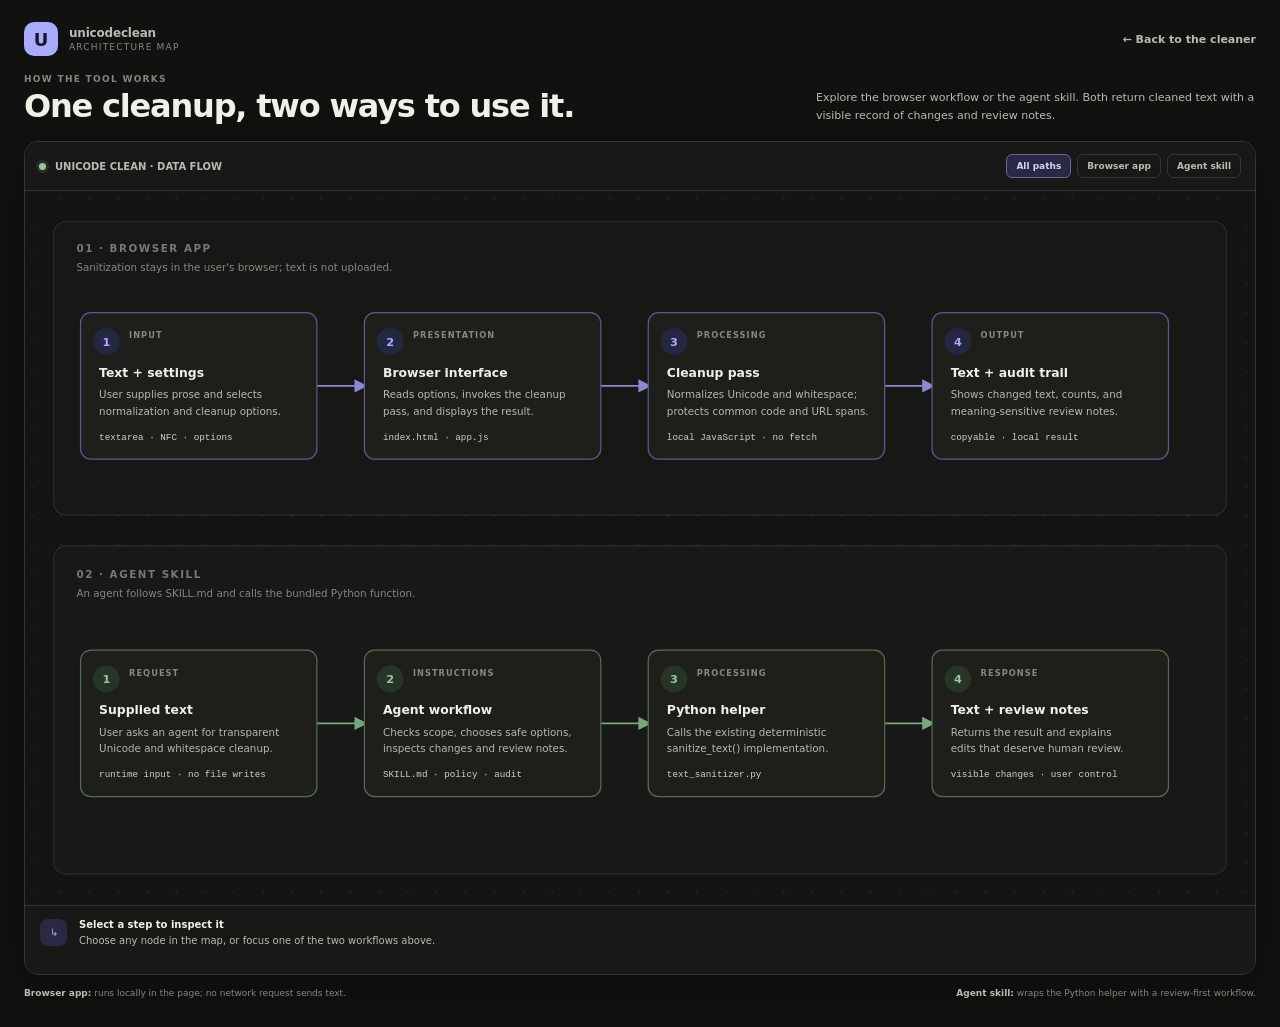
==== architecture-overview.html @ 1e37158d "Build dark Unicode Clean web app" ====
<!doctype html>
<html lang="en" data-theme="dark">
  <head>
    <meta charset="utf-8" />
    <meta name="viewport" content="width=device-width, initial-scale=1" />
    <meta name="theme-color" content="#11110f" />
    <meta name="description" content="An interactive map of the Unicode Clean browser app and agent skill." />
    <title>Unicode Clean — system architecture</title>
    <style>
      :root {
        color-scheme: dark;
        --page: #11110f;
        --panel: #191a17;
        --panel-raised: #20211d;
        --ink: #f1f0e8;
        --soft: #b9bab1;
        --muted: #85877f;
        --line: #34352f;
        --violet: #aaaaff;
        --violet-dim: #343454;
        --green: #9ac49a;
        --green-dim: #263527;
        --amber: #e4c27e;
        --amber-dim: #392f1e;
        --blue: #8ebce4;
        --blue-dim: #233648;
        font-family: Inter, ui-sans-serif, system-ui, -apple-system, BlinkMacSystemFont, "Segoe UI", sans-serif;
        font-synthesis: none;
        text-rendering: optimizeLegibility;
        -webkit-font-smoothing: antialiased;
      }
      * { box-sizing: border-box; }
      body { margin: 0; min-width: 320px; background: var(--page); color: var(--ink); }
      a { color: var(--soft); text-decoration: none; }
      a:hover { color: var(--violet); }
      button { font: inherit; color: inherit; }
      .page { width: min(1320px, calc(100% - 48px)); margin: 0 auto; padding: 22px 0 26px; }
      .topbar { display: flex; align-items: center; justify-content: space-between; gap: 20px; margin-bottom: 18px; }
      .brand { display: flex; align-items: center; gap: 11px; }
      .brand-mark { display: grid; place-items: center; width: 34px; height: 34px; border-radius: 10px; background: var(--violet); color: #181823; font-size: 18px; font-weight: 800; }
      .brand-copy { display: grid; gap: 2px; }
      .brand-copy strong { font-size: 12px; letter-spacing: -.2px; }
      .brand-copy span { color: var(--muted); font-size: 9px; letter-spacing: 1.2px; text-transform: uppercase; }
      .back-link { font-size: 11px; font-weight: 650; }
      .intro { display: flex; align-items: flex-end; justify-content: space-between; gap: 20px; margin-bottom: 17px; }
      .kicker { color: var(--muted); font-size: 9px; font-weight: 750; letter-spacing: 1.3px; text-transform: uppercase; }
      h1 { margin: 5px 0 0; font-size: clamp(23px, 3vw, 32px); letter-spacing: -1.2px; line-height: 1.1; }
      .intro p { max-width: 440px; margin: 0; color: var(--soft); font-size: 11px; line-height: 1.6; }
      .diagram-shell { overflow: hidden; border: 1px solid var(--line); border-radius: 14px; background: #141512; box-shadow: 0 16px 48px rgba(0, 0, 0, .24); }
      .diagram-toolbar { display: flex; align-items: center; justify-content: space-between; gap: 12px; padding: 12px 14px; border-bottom: 1px solid var(--line); background: #181916; }
      .toolbar-label { display: flex; align-items: center; gap: 9px; color: var(--soft); font-size: 10px; font-weight: 650; }
      .live-dot { width: 7px; height: 7px; border-radius: 50%; background: var(--green); box-shadow: 0 0 0 3px rgba(154, 196, 154, .12); }
      .filters { display: flex; flex-wrap: wrap; gap: 6px; }
      .filter { padding: 6px 9px; border: 1px solid var(--line); border-radius: 6px; background: transparent; color: var(--soft); cursor: pointer; font-size: 9px; font-weight: 650; }
      .filter:hover, .filter[aria-pressed="true"] { border-color: #67679d; background: #292943; color: #d2d2ff; }
      .svg-wrap { overflow: auto; padding: 6px; scrollbar-color: #4a4b44 transparent; }
      svg { display: block; width: 100%; min-width: 840px; height: auto; }
      .lane-bg { fill: #171815; stroke: #2f302a; stroke-width: 1; }
      .lane-bg.agent { fill: #171817; }
      .lane-label { fill: #777a73; font: 700 10px Inter, system-ui, sans-serif; letter-spacing: 1.5px; }
      .lane-subtitle { fill: #85877f; font: 10px Inter, system-ui, sans-serif; }
      .connector { fill: none; stroke: #62645d; stroke-width: 1.6; marker-end: url(#arrow); }
      .connector.browser { stroke: #8989d2; marker-end: url(#arrow-violet); }
      .connector.agent { stroke: #78a77d; marker-end: url(#arrow-green); }
      .node { cursor: pointer; outline: none; transition: opacity .16s ease; }
      .node rect { fill: #1e1f1b; stroke: #44453e; stroke-width: 1.2; transition: stroke .16s ease, fill .16s ease; }
      .node.browser rect { stroke: #595990; }
      .node.agent rect { stroke: #536b53; }
      .node:hover rect, .node:focus rect, .node.selected rect { fill: #25251f; stroke: var(--violet); stroke-width: 2; }
      .node.agent:hover rect, .node.agent:focus rect, .node.agent.selected rect { stroke: var(--green); }
      .node-title { fill: var(--ink); font: 650 12px Inter, system-ui, sans-serif; }
      .node-kicker { fill: var(--muted); font: 700 8px Inter, system-ui, sans-serif; letter-spacing: 1px; }
      .node-copy { fill: #b7b8ae; font: 10px Inter, system-ui, sans-serif; }
      .node-tag { fill: #d1d0c8; font: 9px ui-monospace, SFMono-Regular, Consolas, monospace; }
      .node-icon { fill: #252641; }
      .node.agent .node-icon { fill: #263527; }
      .icon-letter { fill: var(--violet); font: 700 11px Inter, system-ui, sans-serif; text-anchor: middle; dominant-baseline: central; }
      .node.agent .icon-letter { fill: var(--green); }
      .lane { transition: opacity .18s ease; }
      .lane.is-muted, .node.is-muted { opacity: .22; }
      .detail-panel { display: flex; align-items: flex-start; gap: 12px; min-height: 69px; padding: 13px 15px; border-top: 1px solid var(--line); background: #181916; }
      .detail-index { display: grid; flex: 0 0 27px; place-items: center; width: 27px; height: 27px; border-radius: 8px; background: #292943; color: var(--violet); font: 700 10px ui-monospace, monospace; }
      .detail-copy { display: grid; gap: 3px; }
      .detail-copy strong { font-size: 10px; }
      .detail-copy p { margin: 0; color: var(--soft); font-size: 10px; line-height: 1.55; }
      .footnote { display: flex; justify-content: space-between; gap: 12px; margin-top: 12px; color: var(--muted); font-size: 9px; line-height: 1.5; }
      .footnote strong { color: var(--soft); font-weight: 650; }
      html[data-embed="true"] .page { width: 100%; padding: 0; }
      html[data-embed="true"] .topbar, html[data-embed="true"] .intro, html[data-embed="true"] .footnote { display: none; }
      html[data-embed="true"] .diagram-shell { border: 0; border-radius: 0; box-shadow: none; }
      html[data-embed="true"] .diagram-toolbar { padding: 9px 12px; }
      html[data-embed="true"] .svg-wrap { padding: 4px; }
      html[data-embed="true"] svg { min-width: 760px; }
      html[data-embed="true"] .detail-panel { min-height: 62px; padding: 10px 12px; }
      @media (max-width: 640px) {
        .page { width: min(100% - 24px, 1320px); padding-top: 13px; }
        .intro { align-items: flex-start; flex-direction: column; gap: 8px; }
        .intro p { max-width: none; }
        .diagram-toolbar { align-items: flex-start; flex-direction: column; }
        .filters { width: 100%; }
        .filter { flex: 1; }
        .footnote { flex-direction: column; }
      }
      @media (prefers-reduced-motion: reduce) { *, *::before, *::after { scroll-behavior: auto !important; transition-duration: .01ms !important; } }
    </style>
  </head>
  <body>
    <main class="page">
      <header class="topbar">
        <a class="brand" href="/" aria-label="Unicode Clean home">
          <span class="brand-mark" aria-hidden="true">U</span>
          <span class="brand-copy"><strong>unicodeclean</strong><span>Architecture map</span></span>
        </a>
        <a class="back-link" href="/">← Back to the cleaner</a>
      </header>

      <section class="intro" aria-labelledby="page-title">
        <div>
          <div class="kicker">HOW THE TOOL WORKS</div>
          <h1 id="page-title">One cleanup, two ways to use it.</h1>
        </div>
        <p>Explore the browser workflow or the agent skill. Both return cleaned text with a visible record of changes and review notes.</p>
      </section>

      <section class="diagram-shell" aria-label="Interactive architecture diagram">
        <div class="diagram-toolbar">
          <div class="toolbar-label"><span class="live-dot"></span><span>UNICODE CLEAN · DATA FLOW</span></div>
          <div class="filters" role="group" aria-label="Focus a workflow">
            <button class="filter" type="button" data-focus="all" aria-pressed="true">All paths</button>
            <button class="filter" type="button" data-focus="browser" aria-pressed="false">Browser app</button>
            <button class="filter" type="button" data-focus="agent" aria-pressed="false">Agent skill</button>
          </div>
        </div>

        <div class="svg-wrap">
          <svg viewBox="0 0 1180 680" role="img" aria-labelledby="diagram-title diagram-desc">
            <title id="diagram-title">Unicode Clean browser and agent workflows</title>
            <desc id="diagram-desc">Two local workflows clean supplied text, preserve common protected spans, and return an audit trail with review notes.</desc>
            <defs>
              <pattern id="grid" width="28" height="28" patternUnits="userSpaceOnUse"><circle cx="1" cy="1" r="1" fill="#30312c" opacity=".55" /></pattern>
              <marker id="arrow" markerWidth="8" markerHeight="8" refX="6" refY="4" orient="auto"><path d="M0,0 L8,4 L0,8 z" fill="#777970" /></marker>
              <marker id="arrow-violet" markerWidth="8" markerHeight="8" refX="6" refY="4" orient="auto"><path d="M0,0 L8,4 L0,8 z" fill="#8989d2" /></marker>
              <marker id="arrow-green" markerWidth="8" markerHeight="8" refX="6" refY="4" orient="auto"><path d="M0,0 L8,4 L0,8 z" fill="#78a77d" /></marker>
            </defs>
            <rect width="1180" height="680" rx="9" fill="#141512" />
            <rect width="1180" height="680" rx="9" fill="url(#grid)" />

            <g class="lane" data-lane="browser">
              <rect class="lane-bg" x="22" y="24" width="1136" height="284" rx="12" />
              <text class="lane-label" x="44" y="53">01 · BROWSER APP</text>
              <text class="lane-subtitle" x="44" y="72">Sanitization stays in the user's browser; text is not uploaded.</text>
              <path class="connector browser" d="M277 183 H323" />
              <path class="connector browser" d="M552 183 H598" />
              <path class="connector browser" d="M827 183 H873" />

              <g class="node browser" data-node="browser-input" tabindex="0" role="button" aria-label="User text and cleanup options">
                <rect x="48" y="112" width="229" height="142" rx="10" />
                <circle class="node-icon" cx="73" cy="140" r="13" /><text class="icon-letter" x="73" y="140">1</text>
                <text class="node-kicker" x="95" y="137">INPUT</text>
                <text class="node-title" x="66" y="174">Text + settings</text>
                <text class="node-copy" x="66" y="195">User supplies prose and selects</text>
                <text class="node-copy" x="66" y="211">normalization and cleanup options.</text>
                <text class="node-tag" x="66" y="235">textarea · NFC · options</text>
              </g>

              <g class="node browser" data-node="browser-ui" tabindex="0" role="button" aria-label="Unicode Clean browser interface">
                <rect x="323" y="112" width="229" height="142" rx="10" />
                <circle class="node-icon" cx="348" cy="140" r="13" /><text class="icon-letter" x="348" y="140">2</text>
                <text class="node-kicker" x="370" y="137">PRESENTATION</text>
                <text class="node-title" x="341" y="174">Browser interface</text>
                <text class="node-copy" x="341" y="195">Reads options, invokes the cleanup</text>
                <text class="node-copy" x="341" y="211">pass, and displays the result.</text>
                <text class="node-tag" x="341" y="235">index.html · app.js</text>
              </g>

              <g class="node browser" data-node="browser-pass" tabindex="0" role="button" aria-label="Browser cleanup pass">
                <rect x="598" y="112" width="229" height="142" rx="10" />
                <circle class="node-icon" cx="623" cy="140" r="13" /><text class="icon-letter" x="623" y="140">3</text>
                <text class="node-kicker" x="645" y="137">PROCESSING</text>
                <text class="node-title" x="616" y="174">Cleanup pass</text>
                <text class="node-copy" x="616" y="195">Normalizes Unicode and whitespace;</text>
                <text class="node-copy" x="616" y="211">protects common code and URL spans.</text>
                <text class="node-tag" x="616" y="235">local JavaScript · no fetch</text>
              </g>

              <g class="node browser" data-node="browser-report" tabindex="0" role="button" aria-label="Cleaned text and change report">
                <rect x="873" y="112" width="229" height="142" rx="10" />
                <circle class="node-icon" cx="898" cy="140" r="13" /><text class="icon-letter" x="898" y="140">4</text>
                <text class="node-kicker" x="920" y="137">OUTPUT</text>
                <text class="node-title" x="891" y="174">Text + audit trail</text>
                <text class="node-copy" x="891" y="195">Shows changed text, counts, and</text>
                <text class="node-copy" x="891" y="211">meaning-sensitive review notes.</text>
                <text class="node-tag" x="891" y="235">copyable · local result</text>
              </g>
            </g>

            <g class="lane" data-lane="agent">
              <rect class="lane-bg agent" x="22" y="338" width="1136" height="318" rx="12" />
              <text class="lane-label" x="44" y="369">02 · AGENT SKILL</text>
              <text class="lane-subtitle" x="44" y="388">An agent follows SKILL.md and calls the bundled Python function.</text>
              <path class="connector agent" d="M277 510 H323" />
              <path class="connector agent" d="M552 510 H598" />
              <path class="connector agent" d="M827 510 H873" />

              <g class="node agent" data-node="agent-request" tabindex="0" role="button" aria-label="User requests text cleanup from an agent">
                <rect x="48" y="439" width="229" height="142" rx="10" />
                <circle class="node-icon" cx="73" cy="467" r="13" /><text class="icon-letter" x="73" y="467">1</text>
                <text class="node-kicker" x="95" y="464">REQUEST</text>
                <text class="node-title" x="66" y="501">Supplied text</text>
                <text class="node-copy" x="66" y="522">User asks an agent for transparent</text>
                <text class="node-copy" x="66" y="538">Unicode and whitespace cleanup.</text>
                <text class="node-tag" x="66" y="562">runtime input · no file writes</text>
              </g>

              <g class="node agent" data-node="agent-skill" tabindex="0" role="button" aria-label="Unicode Clean skill instructions">
                <rect x="323" y="439" width="229" height="142" rx="10" />
                <circle class="node-icon" cx="348" cy="467" r="13" /><text class="icon-letter" x="348" y="467">2</text>
                <text class="node-kicker" x="370" y="464">INSTRUCTIONS</text>
                <text class="node-title" x="341" y="501">Agent workflow</text>
                <text class="node-copy" x="341" y="522">Checks scope, chooses safe options,</text>
                <text class="node-copy" x="341" y="538">inspects changes and review notes.</text>
                <text class="node-tag" x="341" y="562">SKILL.md · policy · audit</text>
              </g>

              <g class="node agent" data-node="python-core" tabindex="0" role="button" aria-label="Python text sanitizer function">
                <rect x="598" y="439" width="229" height="142" rx="10" />
                <circle class="node-icon" cx="623" cy="467" r="13" /><text class="icon-letter" x="623" y="467">3</text>
                <text class="node-kicker" x="645" y="464">PROCESSING</text>
                <text class="node-title" x="616" y="501">Python helper</text>
                <text class="node-copy" x="616" y="522">Calls the existing deterministic</text>
                <text class="node-copy" x="616" y="538">sanitize_text() implementation.</text>
                <text class="node-tag" x="616" y="562">text_sanitizer.py</text>
              </g>

              <g class="node agent" data-node="agent-result" tabindex="0" role="button" aria-label="Agent returns cleaned text and review notes">
                <rect x="873" y="439" width="229" height="142" rx="10" />
                <circle class="node-icon" cx="898" cy="467" r="13" /><text class="icon-letter" x="898" y="467">4</text>
                <text class="node-kicker" x="920" y="464">RESPONSE</text>
                <text class="node-title" x="891" y="501">Text + review notes</text>
                <text class="node-copy" x="891" y="522">Returns the result and explains</text>
                <text class="node-copy" x="891" y="538">edits that deserve human review.</text>
                <text class="node-tag" x="891" y="562">visible changes · user control</text>
              </g>
            </g>
          </svg>
        </div>
        <div class="detail-panel" aria-live="polite">
          <span class="detail-index" id="detail-index">↳</span>
          <div class="detail-copy">
            <strong id="detail-title">Select a step to inspect it</strong>
            <p id="detail-description">Choose any node in the map, or focus one of the two workflows above.</p>
          </div>
        </div>
      </section>

      <div class="footnote">
        <span><strong>Browser app:</strong> runs locally in the page; no network request sends text.</span>
        <span><strong>Agent skill:</strong> wraps the Python helper with a review-first workflow.</span>
      </div>
    </main>

    <script>
      (function () {
        var params = new URLSearchParams(window.location.search);
        if (params.get('embed') === '1') document.documentElement.setAttribute('data-embed', 'true');

        var details = {
          'browser-input': ['01', 'Text and settings', 'The user enters text and selects cleanup options such as normalization, paired em dashes, zero-width-space behavior, and bidirectional-control handling.'],
          'browser-ui': ['02', 'Browser interface', 'The interface collects the selected options, passes the text to the browser cleanup code, and renders the result and report.'],
          'browser-pass': ['03', 'Browser cleanup pass', 'The JavaScript pass runs in the page. It keeps common Markdown code and URL spans protected and does not upload text.'],
          'browser-report': ['04', 'Text and audit trail', 'The user receives cleaned text, counts of edits, and review notes for potentially meaning-sensitive changes.'],
          'agent-request': ['01', 'Supplied text', 'The agent works only with the text or document content included in the user’s request and the scope the user authorized.'],
          'agent-skill': ['02', 'Agent workflow', 'SKILL.md tells the agent to read the function’s options, preserve meaning by default, inspect the result, and report changes clearly.'],
          'python-core': ['03', 'Python helper', 'The skill calls sanitize_text() from text_sanitizer.py. The helper is deterministic, dependency-free, and does not read or write files.'],
          'agent-result': ['04', 'Text and review notes', 'The agent returns the result with change counts and any review notes, leaving the user in control of whether to save or apply it.']
        };

        var nodes = Array.prototype.slice.call(document.querySelectorAll('[data-node]'));
        var lanes = Array.prototype.slice.call(document.querySelectorAll('[data-lane]'));
        var filters = Array.prototype.slice.call(document.querySelectorAll('[data-focus]'));
        var title = document.getElementById('detail-title');
        var description = document.getElementById('detail-description');
        var index = document.getElementById('detail-index');

        function selectNode(node) {
          var id = node.getAttribute('data-node');
          var content = details[id];
          nodes.forEach(function (item) { item.classList.toggle('selected', item === node); });
          index.textContent = content[0];
          title.textContent = content[1];
          description.textContent = content[2];
        }

        nodes.forEach(function (node) {
          node.addEventListener('click', function () { selectNode(node); });
          node.addEventListener('keydown', function (event) {
            if (event.key === 'Enter' || event.key === ' ') {
              event.preventDefault();
              selectNode(node);
            }
          });
        });

        filters.forEach(function (filter) {
          filter.addEventListener('click', function () {
            var focus = filter.getAttribute('data-focus');
            filters.forEach(function (item) { item.setAttribute('aria-pressed', String(item === filter)); });
            lanes.forEach(function (lane) {
              lane.classList.toggle('is-muted', focus !== 'all' && lane.getAttribute('data-lane') !== focus);
            });
          });
        });
      })();
    </script>
  </body>
</html>
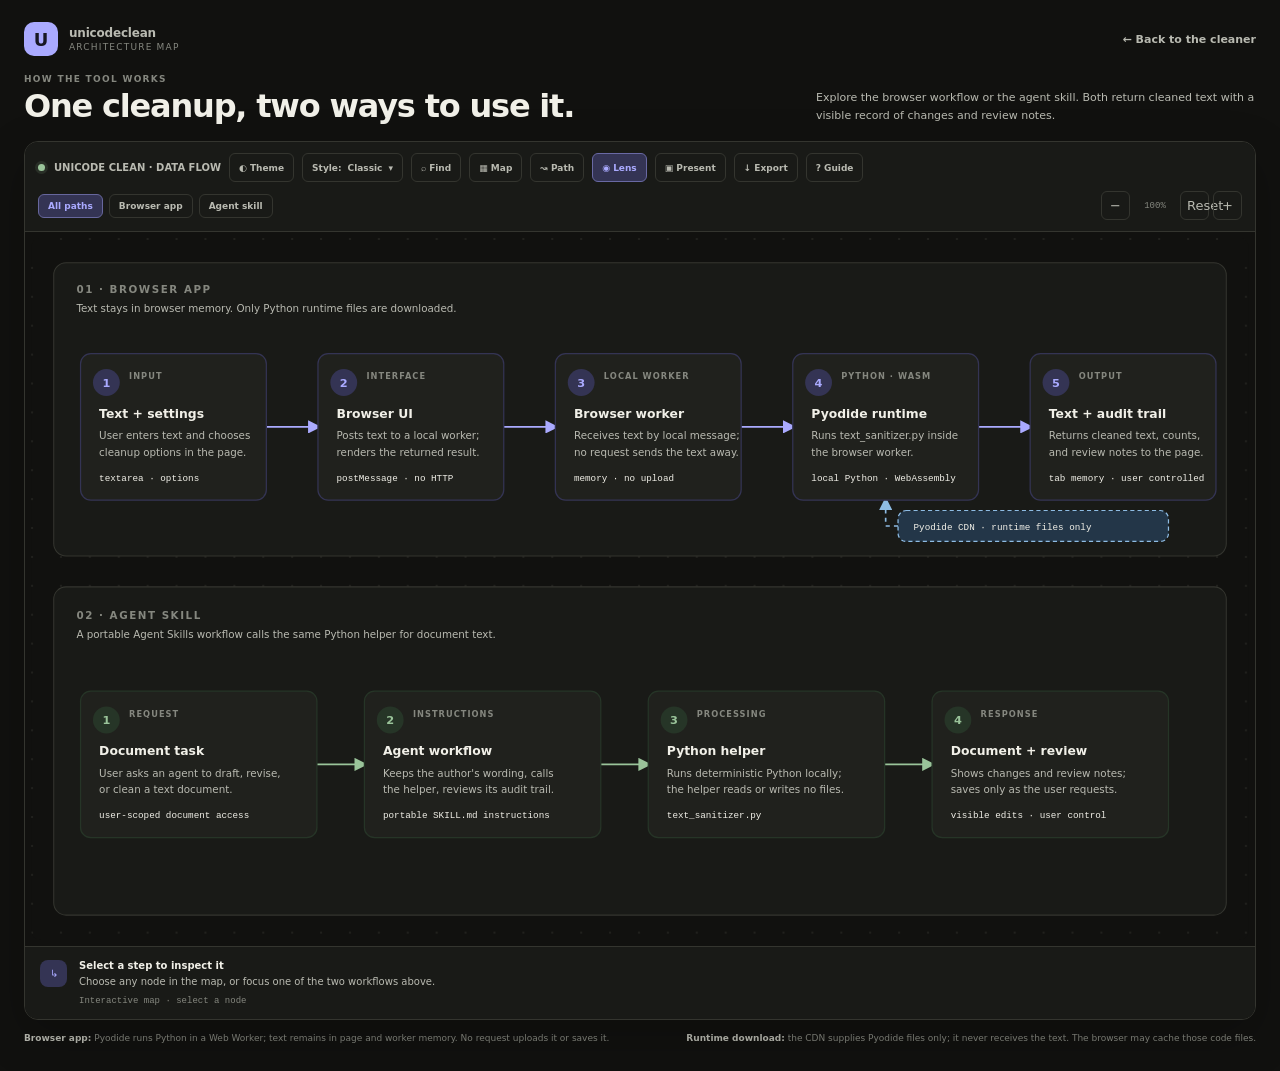
==== commit 8e7052cc: "Make Unicode Clean a skill-first browser app" ====
--- a/architecture-overview.html
+++ b/architecture-overview.html
@@ -1,5 +1,5 @@
 <!doctype html>
-<html lang="en" data-theme="dark">
+    <html lang="en" data-theme="dark" data-preset="classic">
   <head>
     <meta charset="utf-8" />
     <meta name="viewport" content="width=device-width, initial-scale=1" />
@@ -29,6 +29,16 @@
         text-rendering: optimizeLegibility;
         -webkit-font-smoothing: antialiased;
       }
+      :root[data-theme="light"] {
+        color-scheme: light;
+        --page: #f0f0ec; --panel: #fbfbf8; --panel-raised: #f3f3ef;
+        --ink: #20211e; --soft: #55574f; --muted: #777970; --line: #d8d9d2;
+        --violet: #5757bd; --violet-dim: #e4e4fb; --green: #407a46; --green-dim: #e4efe4;
+        --amber: #8e661f; --amber-dim: #f3ead8; --blue: #3d719c; --blue-dim: #e3edf4;
+      }
+      :root[data-preset="signal-flow"] { --violet: #69d9ff; --violet-dim: #173544; --green: #98e88e; --green-dim: #1e3827; --blue: #83a9ff; --blue-dim: #1f2b49; }
+      :root[data-preset="blueprint"] { --page: #071522; --panel: #0b1e30; --panel-raised: #10273b; --ink: #e1f0ff; --soft: #a4c6e6; --muted: #7894ad; --line: #1d4562; --violet: #63caff; --violet-dim: #102d44; --green: #74e2c2; --green-dim: #10342e; --blue: #82bcff; --blue-dim: #102b45; }
+      :root[data-preset="editorial"] { --page: #171315; --panel: #211b1e; --panel-raised: #2a2225; --ink: #f3e9e7; --soft: #cfbdb9; --muted: #9d8582; --line: #493638; --violet: #f3a7c4; --violet-dim: #412634; --green: #b2d69a; --green-dim: #2d3927; --blue: #a6c4df; --blue-dim: #26333f; }
       * { box-sizing: border-box; }
       body { margin: 0; min-width: 320px; background: var(--page); color: var(--ink); }
       a { color: var(--soft); text-decoration: none; }
@@ -46,43 +56,96 @@
       .kicker { color: var(--muted); font-size: 9px; font-weight: 750; letter-spacing: 1.3px; text-transform: uppercase; }
       h1 { margin: 5px 0 0; font-size: clamp(23px, 3vw, 32px); letter-spacing: -1.2px; line-height: 1.1; }
       .intro p { max-width: 440px; margin: 0; color: var(--soft); font-size: 11px; line-height: 1.6; }
-      .diagram-shell { overflow: hidden; border: 1px solid var(--line); border-radius: 14px; background: #141512; box-shadow: 0 16px 48px rgba(0, 0, 0, .24); }
-      .diagram-toolbar { display: flex; align-items: center; justify-content: space-between; gap: 12px; padding: 12px 14px; border-bottom: 1px solid var(--line); background: #181916; }
+      .diagram-shell { position: relative; overflow: hidden; border: 1px solid var(--line); border-radius: 14px; background: var(--page); box-shadow: 0 16px 48px rgba(0, 0, 0, .24); }
+      .diagram-toolbar { display: grid; gap: 9px; padding: 11px 13px; border-bottom: 1px solid var(--line); background: var(--panel); }
+      .toolbar-row, .toolbar-actions, .toolbar-identity { display: flex; align-items: center; gap: 8px; }
+      .toolbar-row { justify-content: space-between; }
+      .toolbar-actions { flex-wrap: wrap; }
       .toolbar-label { display: flex; align-items: center; gap: 9px; color: var(--soft); font-size: 10px; font-weight: 650; }
+      .toolbar-button { display: inline-flex; align-items: center; gap: 6px; min-height: 29px; padding: 0 9px; border: 1px solid var(--line); border-radius: 6px; background: transparent; color: var(--soft); cursor: pointer; font-size: 9px; font-weight: 650; transition: border-color .15s ease, background .15s ease, color .15s ease; }
+      .toolbar-button:hover, .toolbar-button[aria-pressed="true"] { border-color: #6969a4; background: var(--violet-dim); color: var(--violet); }
+      .toolbar-button:focus-visible, .filter:focus-visible, .preset-option:focus-visible, .map-node:focus-visible, .finder-result:focus-visible, .zoom-button:focus-visible, .guide-close:focus-visible { outline: 2px solid var(--violet); outline-offset: 2px; }
+      .menu-wrap { position: relative; }
+      .popover { position: absolute; z-index: 8; top: calc(100% + 7px); left: 0; display: grid; min-width: 200px; padding: 6px; border: 1px solid var(--line); border-radius: 9px; background: var(--panel); box-shadow: 0 14px 32px rgba(0, 0, 0, .36); }
+      .popover[hidden] { display: none; }
+      .preset-option, .finder-result, .map-node { display: flex; align-items: center; gap: 9px; width: 100%; padding: 9px; border: 0; border-radius: 6px; background: transparent; color: var(--soft); cursor: pointer; text-align: left; font: inherit; font-size: 10px; }
+      .preset-option:hover, .finder-result:hover, .map-node:hover { background: var(--panel-raised); color: var(--ink); }
+      .preset-swatch { width: 9px; height: 9px; border-radius: 3px; background: var(--violet); box-shadow: 0 0 0 3px var(--violet-dim); }
+      .zoom-group { display: flex; align-items: center; gap: 4px; margin-left: auto; }
+      .zoom-button { display: grid; place-items: center; width: 29px; height: 29px; border: 1px solid var(--line); border-radius: 6px; background: transparent; color: var(--soft); cursor: pointer; font-size: 13px; }
+      .zoom-button:hover { background: var(--panel-raised); color: var(--ink); }
+      .zoom-value { min-width: 42px; color: var(--muted); text-align: center; font: 9px ui-monospace, SFMono-Regular, Consolas, monospace; }
       .live-dot { width: 7px; height: 7px; border-radius: 50%; background: var(--green); box-shadow: 0 0 0 3px rgba(154, 196, 154, .12); }
       .filters { display: flex; flex-wrap: wrap; gap: 6px; }
       .filter { padding: 6px 9px; border: 1px solid var(--line); border-radius: 6px; background: transparent; color: var(--soft); cursor: pointer; font-size: 9px; font-weight: 650; }
-      .filter:hover, .filter[aria-pressed="true"] { border-color: #67679d; background: #292943; color: #d2d2ff; }
-      .svg-wrap { overflow: auto; padding: 6px; scrollbar-color: #4a4b44 transparent; }
+      .filter:hover, .filter[aria-pressed="true"] { border-color: #67679d; background: var(--violet-dim); color: var(--violet); }
+      .svg-wrap { position: relative; overflow: auto; padding: 6px; scrollbar-color: #4a4b44 transparent; cursor: grab; }
+      .svg-wrap.dragging { cursor: grabbing; }
       svg { display: block; width: 100%; min-width: 840px; height: auto; }
-      .lane-bg { fill: #171815; stroke: #2f302a; stroke-width: 1; }
-      .lane-bg.agent { fill: #171817; }
-      .lane-label { fill: #777a73; font: 700 10px Inter, system-ui, sans-serif; letter-spacing: 1.5px; }
-      .lane-subtitle { fill: #85877f; font: 10px Inter, system-ui, sans-serif; }
-      .connector { fill: none; stroke: #62645d; stroke-width: 1.6; marker-end: url(#arrow); }
-      .connector.browser { stroke: #8989d2; marker-end: url(#arrow-violet); }
-      .connector.agent { stroke: #78a77d; marker-end: url(#arrow-green); }
+      .lane-bg { fill: var(--panel); stroke: var(--line); stroke-width: 1; }
+      .lane-bg.agent { fill: var(--panel); }
+      .lane-label { fill: var(--muted); font: 700 10px Inter, system-ui, sans-serif; letter-spacing: 1.5px; }
+      .lane-subtitle { fill: var(--soft); font: 10px Inter, system-ui, sans-serif; }
+      .connector { fill: none; stroke: var(--muted); stroke-width: 1.6; marker-end: url(#arrow); transition: opacity .18s ease, stroke .18s ease; }
+      .connector.browser { stroke: var(--violet); marker-end: url(#arrow-violet); }
+      .connector.agent { stroke: var(--green); marker-end: url(#arrow-green); }
+      .connector.asset-flow { stroke: var(--blue); stroke-dasharray: 4 4; marker-end: url(#arrow-blue); }
+      .connector.route-active { stroke-width: 3.2; stroke-dasharray: 6 4; animation: route-flow .8s linear infinite; }
+      @keyframes route-flow { to { stroke-dashoffset: -20; } }
       .node { cursor: pointer; outline: none; transition: opacity .16s ease; }
-      .node rect { fill: #1e1f1b; stroke: #44453e; stroke-width: 1.2; transition: stroke .16s ease, fill .16s ease; }
-      .node.browser rect { stroke: #595990; }
-      .node.agent rect { stroke: #536b53; }
-      .node:hover rect, .node:focus rect, .node.selected rect { fill: #25251f; stroke: var(--violet); stroke-width: 2; }
+      .node rect { fill: var(--panel-raised); stroke: var(--line); stroke-width: 1.2; transition: stroke .16s ease, fill .16s ease; }
+      .node.browser rect { stroke: var(--violet-dim); }
+      .node.agent rect { stroke: var(--green-dim); }
+      .node:hover rect, .node:focus rect, .node.selected rect { fill: var(--panel-raised); stroke: var(--violet); stroke-width: 2; }
       .node.agent:hover rect, .node.agent:focus rect, .node.agent.selected rect { stroke: var(--green); }
+      .node.route-step rect { stroke: var(--violet); stroke-width: 2; }
+      .node.agent.route-step rect { stroke: var(--green); }
+      .node.route-start rect, .node.route-end rect { stroke: var(--amber); stroke-width: 2.5; }
       .node-title { fill: var(--ink); font: 650 12px Inter, system-ui, sans-serif; }
       .node-kicker { fill: var(--muted); font: 700 8px Inter, system-ui, sans-serif; letter-spacing: 1px; }
-      .node-copy { fill: #b7b8ae; font: 10px Inter, system-ui, sans-serif; }
-      .node-tag { fill: #d1d0c8; font: 9px ui-monospace, SFMono-Regular, Consolas, monospace; }
-      .node-icon { fill: #252641; }
-      .node.agent .node-icon { fill: #263527; }
+      .node-copy { fill: var(--soft); font: 10px Inter, system-ui, sans-serif; }
+      .node-tag { fill: var(--ink); font: 9px ui-monospace, SFMono-Regular, Consolas, monospace; }
+      .node-icon { fill: var(--violet-dim); }
+      .node.agent .node-icon { fill: var(--green-dim); }
+      .node.asset-node rect { fill: var(--blue-dim); stroke: var(--blue); stroke-dasharray: 4 3; }
       .icon-letter { fill: var(--violet); font: 700 11px Inter, system-ui, sans-serif; text-anchor: middle; dominant-baseline: central; }
       .node.agent .icon-letter { fill: var(--green); }
       .lane { transition: opacity .18s ease; }
-      .lane.is-muted, .node.is-muted { opacity: .22; }
-      .detail-panel { display: flex; align-items: flex-start; gap: 12px; min-height: 69px; padding: 13px 15px; border-top: 1px solid var(--line); background: #181916; }
-      .detail-index { display: grid; flex: 0 0 27px; place-items: center; width: 27px; height: 27px; border-radius: 8px; background: #292943; color: var(--violet); font: 700 10px ui-monospace, monospace; }
+      .lane.is-muted, .node.is-muted, .connector.is-muted { opacity: .2; }
+      .node.related rect { stroke: var(--blue); stroke-width: 2; }
+      .detail-panel { display: flex; align-items: flex-start; gap: 12px; min-height: 69px; padding: 13px 15px; border-top: 1px solid var(--line); background: var(--panel); }
+      .detail-panel[hidden] { display: none; }
+      .detail-index { display: grid; flex: 0 0 27px; place-items: center; width: 27px; height: 27px; border-radius: 8px; background: var(--violet-dim); color: var(--violet); font: 700 10px ui-monospace, monospace; }
       .detail-copy { display: grid; gap: 3px; }
       .detail-copy strong { font-size: 10px; }
       .detail-copy p { margin: 0; color: var(--soft); font-size: 10px; line-height: 1.55; }
+      .detail-meta { margin-top: 3px; color: var(--muted); font: 9px ui-monospace, SFMono-Regular, Consolas, monospace; }
+      .overlay-panel { position: absolute; z-index: 6; top: 100px; right: 13px; width: min(290px, calc(100% - 26px)); max-height: 340px; overflow: auto; padding: 10px; border: 1px solid var(--line); border-radius: 10px; background: var(--panel); box-shadow: 0 14px 32px rgba(0, 0, 0, .42); }
+      .overlay-panel[hidden] { display: none; }
+      .overlay-heading { display: flex; align-items: center; justify-content: space-between; gap: 10px; margin: 0 0 8px; color: var(--muted); font-size: 9px; font-weight: 750; letter-spacing: 1px; text-transform: uppercase; }
+      .overlay-close { border: 0; background: transparent; color: var(--muted); cursor: pointer; font-size: 16px; }
+      .finder-input { width: 100%; height: 34px; margin-bottom: 6px; padding: 0 9px; border: 1px solid var(--line); border-radius: 6px; background: var(--page); color: var(--ink); font: inherit; font-size: 10px; }
+      .finder-results, .map-results { display: grid; gap: 2px; }
+      .map-node small, .finder-result small { display: block; margin-left: auto; color: var(--muted); font-size: 8px; }
+      .map-node::before { content: ""; width: 7px; height: 7px; border-radius: 2px; background: var(--violet); }
+      .map-node[data-lane="agent"]::before { background: var(--green); }
+      .route-status { display: flex; align-items: center; justify-content: space-between; gap: 8px; padding: 8px 13px; border-bottom: 1px solid var(--line); background: var(--violet-dim); color: var(--soft); font-size: 9px; }
+      .route-status[hidden] { display: none; }
+      .route-status button { border: 0; background: transparent; color: var(--violet); cursor: pointer; font-size: 9px; font-weight: 700; }
+      dialog.guide { width: min(440px, calc(100% - 30px)); padding: 0; border: 1px solid var(--line); border-radius: 12px; background: var(--panel); color: var(--ink); box-shadow: 0 22px 80px rgba(0, 0, 0, .6); }
+      dialog.guide::backdrop { background: rgba(0, 0, 0, .66); backdrop-filter: blur(3px); }
+      .guide-header { display: flex; align-items: center; justify-content: space-between; padding: 14px 16px; border-bottom: 1px solid var(--line); }
+      .guide-header strong { font-size: 12px; }
+      .guide-close { border: 0; background: transparent; color: var(--muted); cursor: pointer; font-size: 18px; }
+      .guide-body { display: grid; gap: 12px; padding: 15px 16px; color: var(--soft); font-size: 10px; line-height: 1.6; }
+      .guide-body p { margin: 0; }
+      .guide-shortcuts { display: grid; grid-template-columns: 1fr 1fr; gap: 6px 12px; }
+      .guide-shortcuts span { display: flex; justify-content: space-between; gap: 10px; padding: 6px 0; border-bottom: 1px solid var(--line); }
+      kbd { padding: 2px 5px; border: 1px solid var(--line); border-radius: 4px; background: var(--panel-raised); color: var(--ink); font: 9px ui-monospace, monospace; }
+      .presentation .page { width: 100%; padding: 0; }
+      .presentation .topbar, .presentation .intro, .presentation .footnote, .presentation .diagram-toolbar { display: none; }
+      .presentation .diagram-shell { position: fixed; z-index: 20; inset: 0; height: 100vh; border: 0; border-radius: 0; }
+      .presentation .svg-wrap { height: calc(100vh - 69px); }
       .footnote { display: flex; justify-content: space-between; gap: 12px; margin-top: 12px; color: var(--muted); font-size: 9px; line-height: 1.5; }
       .footnote strong { color: var(--soft); font-weight: 650; }
       html[data-embed="true"] .page { width: 100%; padding: 0; }
@@ -96,7 +159,9 @@
         .page { width: min(100% - 24px, 1320px); padding-top: 13px; }
         .intro { align-items: flex-start; flex-direction: column; gap: 8px; }
         .intro p { max-width: none; }
-        .diagram-toolbar { align-items: flex-start; flex-direction: column; }
+        .toolbar-row { align-items: flex-start; flex-direction: column; }
+        .toolbar-identity { width: 100%; justify-content: space-between; }
+        .toolbar-actions { width: 100%; }
         .filters { width: 100%; }
         .filter { flex: 1; }
         .footnote { flex-direction: column; }
@@ -123,93 +188,155 @@
       </section>
 
       <section class="diagram-shell" aria-label="Interactive architecture diagram">
-        <div class="diagram-toolbar">
-          <div class="toolbar-label"><span class="live-dot"></span><span>UNICODE CLEAN · DATA FLOW</span></div>
-          <div class="filters" role="group" aria-label="Focus a workflow">
-            <button class="filter" type="button" data-focus="all" aria-pressed="true">All paths</button>
-            <button class="filter" type="button" data-focus="browser" aria-pressed="false">Browser app</button>
-            <button class="filter" type="button" data-focus="agent" aria-pressed="false">Agent skill</button>
+        <div class="diagram-toolbar" role="toolbar" aria-label="Diagram actions">
+          <div class="toolbar-row">
+            <div class="toolbar-identity">
+              <div class="toolbar-label"><span class="live-dot"></span><span>UNICODE CLEAN · DATA FLOW</span></div>
+              <div class="toolbar-actions">
+                <button class="toolbar-button" id="theme-toggle" type="button" aria-pressed="false" title="Toggle color theme (T)">◐ Theme</button>
+                <div class="menu-wrap">
+                  <button class="toolbar-button" id="preset-toggle" type="button" aria-expanded="false" aria-controls="preset-menu" title="Choose visual style (S)">Style: <span id="preset-label">Classic</span> ▾</button>
+                  <div class="popover" id="preset-menu" role="menu" aria-label="Visual style" hidden>
+                    <button class="preset-option" type="button" role="menuitemradio" data-preset="classic"><span class="preset-swatch"></span>Classic<small>Technical default</small></button>
+                    <button class="preset-option" type="button" role="menuitemradio" data-preset="signal-flow"><span class="preset-swatch"></span>Signal flow<small>Motion-forward</small></button>
+                    <button class="preset-option" type="button" role="menuitemradio" data-preset="blueprint"><span class="preset-swatch"></span>Blueprint<small>Engineering review</small></button>
+                    <button class="preset-option" type="button" role="menuitemradio" data-preset="editorial"><span class="preset-swatch"></span>Editorial<small>Publication style</small></button>
+                  </div>
+                </div>
+                <button class="toolbar-button" id="search-toggle" type="button" aria-expanded="false" aria-controls="finder-panel" title="Find a node (/)">⌕ Find</button>
+                <button class="toolbar-button" id="map-toggle" type="button" aria-pressed="false" aria-controls="map-panel" title="Open node map (M)">▦ Map</button>
+                <button class="toolbar-button" id="route-toggle" type="button" aria-pressed="false" title="Trace a route (R)">↝ Path</button>
+                <button class="toolbar-button" id="details-toggle" type="button" aria-pressed="true" title="Toggle details (L)">◉ Lens</button>
+                <button class="toolbar-button" id="presentation-toggle" type="button" aria-pressed="false" title="Presentation mode (F)">▣ Present</button>
+                <button class="toolbar-button" id="export-toggle" type="button" title="Export diagram (E)">↓ Export</button>
+                <button class="toolbar-button" id="guide-toggle" type="button" title="Diagram guide (?)">? Guide</button>
+              </div>
+            </div>
           </div>
+          <div class="toolbar-row">
+            <div class="filters" role="group" aria-label="Focus a workflow">
+              <button class="filter" type="button" data-focus="all" aria-pressed="true">All paths</button>
+              <button class="filter" type="button" data-focus="browser" aria-pressed="false">Browser app</button>
+              <button class="filter" type="button" data-focus="agent" aria-pressed="false">Agent skill</button>
+            </div>
+            <div class="zoom-group" role="group" aria-label="Diagram zoom">
+              <button class="zoom-button" id="zoom-out" type="button" aria-label="Zoom out (minus)">−</button>
+              <span class="zoom-value" id="zoom-value">100%</span>
+              <button class="zoom-button" id="zoom-reset" type="button" aria-label="Reset view (0)">Reset</button>
+              <button class="zoom-button" id="zoom-in" type="button" aria-label="Zoom in (plus)">+</button>
+            </div>
+          </div>
+        </div>
+        <div class="route-status" id="route-status" role="status" aria-live="polite" hidden>
+          <span id="route-message">Choose a start node, then an end node in the same workflow.</span>
+          <button id="route-clear" type="button">Clear path</button>
+        </div>
+        <div class="overlay-panel" id="finder-panel" aria-label="Find a node" hidden>
+          <div class="overlay-heading"><span>Find a step</span><button class="overlay-close" type="button" data-close-panel="finder-panel" aria-label="Close finder">×</button></div>
+          <input class="finder-input" id="finder-input" type="search" placeholder="Search this diagram…" autocomplete="off" />
+          <div class="finder-results" id="finder-results"></div>
+        </div>
+        <div class="overlay-panel" id="map-panel" aria-label="Node map" hidden>
+          <div class="overlay-heading"><span>System map</span><button class="overlay-close" type="button" data-close-panel="map-panel" aria-label="Close map">×</button></div>
+          <div class="map-results" id="map-results"></div>
         </div>
 
         <div class="svg-wrap">
           <svg viewBox="0 0 1180 680" role="img" aria-labelledby="diagram-title diagram-desc">
             <title id="diagram-title">Unicode Clean browser and agent workflows</title>
-            <desc id="diagram-desc">Two local workflows clean supplied text, preserve common protected spans, and return an audit trail with review notes.</desc>
+            <desc id="diagram-desc">The browser workflow sends text only to a local worker where Pyodide runs Python in WebAssembly. A separate dashed arrow shows that the CDN supplies runtime files only. The agent workflow calls the Python helper locally.</desc>
             <defs>
-              <pattern id="grid" width="28" height="28" patternUnits="userSpaceOnUse"><circle cx="1" cy="1" r="1" fill="#30312c" opacity=".55" /></pattern>
-              <marker id="arrow" markerWidth="8" markerHeight="8" refX="6" refY="4" orient="auto"><path d="M0,0 L8,4 L0,8 z" fill="#777970" /></marker>
-              <marker id="arrow-violet" markerWidth="8" markerHeight="8" refX="6" refY="4" orient="auto"><path d="M0,0 L8,4 L0,8 z" fill="#8989d2" /></marker>
-              <marker id="arrow-green" markerWidth="8" markerHeight="8" refX="6" refY="4" orient="auto"><path d="M0,0 L8,4 L0,8 z" fill="#78a77d" /></marker>
+              <pattern id="grid" width="28" height="28" patternUnits="userSpaceOnUse"><circle cx="1" cy="1" r="1" fill="var(--line)" opacity=".55" /></pattern>
+              <marker id="arrow" markerWidth="8" markerHeight="8" refX="6" refY="4" orient="auto"><path d="M0,0 L8,4 L0,8 z" fill="var(--muted)" /></marker>
+              <marker id="arrow-violet" markerWidth="8" markerHeight="8" refX="6" refY="4" orient="auto"><path d="M0,0 L8,4 L0,8 z" fill="var(--violet)" /></marker>
+              <marker id="arrow-green" markerWidth="8" markerHeight="8" refX="6" refY="4" orient="auto"><path d="M0,0 L8,4 L0,8 z" fill="var(--green)" /></marker>
+              <marker id="arrow-blue" markerWidth="8" markerHeight="8" refX="6" refY="4" orient="auto"><path d="M0,0 L8,4 L0,8 z" fill="var(--blue)" /></marker>
             </defs>
-            <rect width="1180" height="680" rx="9" fill="#141512" />
+            <rect width="1180" height="680" rx="9" fill="var(--page)" />
             <rect width="1180" height="680" rx="9" fill="url(#grid)" />
 
             <g class="lane" data-lane="browser">
               <rect class="lane-bg" x="22" y="24" width="1136" height="284" rx="12" />
               <text class="lane-label" x="44" y="53">01 · BROWSER APP</text>
-              <text class="lane-subtitle" x="44" y="72">Sanitization stays in the user's browser; text is not uploaded.</text>
-              <path class="connector browser" d="M277 183 H323" />
-              <path class="connector browser" d="M552 183 H598" />
-              <path class="connector browser" d="M827 183 H873" />
+              <text class="lane-subtitle" x="44" y="72">Text stays in browser memory. Only Python runtime files are downloaded.</text>
+              <path class="connector browser" data-edge="browser-input browser-ui" d="M228 183 H278" />
+              <path class="connector browser" data-edge="browser-ui browser-worker" d="M458 183 H508" />
+              <path class="connector browser" data-edge="browser-worker python-core" d="M688 183 H738" />
+              <path class="connector browser" data-edge="python-core browser-report" d="M918 183 H968" />
+              <path class="connector asset-flow" data-edge="runtime-cdn python-core" d="M840 279 H828 V254" />
 
               <g class="node browser" data-node="browser-input" tabindex="0" role="button" aria-label="User text and cleanup options">
-                <rect x="48" y="112" width="229" height="142" rx="10" />
+                <rect x="48" y="112" width="180" height="142" rx="10" />
                 <circle class="node-icon" cx="73" cy="140" r="13" /><text class="icon-letter" x="73" y="140">1</text>
                 <text class="node-kicker" x="95" y="137">INPUT</text>
                 <text class="node-title" x="66" y="174">Text + settings</text>
-                <text class="node-copy" x="66" y="195">User supplies prose and selects</text>
-                <text class="node-copy" x="66" y="211">normalization and cleanup options.</text>
-                <text class="node-tag" x="66" y="235">textarea · NFC · options</text>
+                <text class="node-copy" x="66" y="195">User enters text and chooses</text>
+                <text class="node-copy" x="66" y="211">cleanup options in the page.</text>
+                <text class="node-tag" x="66" y="235">textarea · options</text>
               </g>
 
               <g class="node browser" data-node="browser-ui" tabindex="0" role="button" aria-label="Unicode Clean browser interface">
-                <rect x="323" y="112" width="229" height="142" rx="10" />
-                <circle class="node-icon" cx="348" cy="140" r="13" /><text class="icon-letter" x="348" y="140">2</text>
-                <text class="node-kicker" x="370" y="137">PRESENTATION</text>
-                <text class="node-title" x="341" y="174">Browser interface</text>
-                <text class="node-copy" x="341" y="195">Reads options, invokes the cleanup</text>
-                <text class="node-copy" x="341" y="211">pass, and displays the result.</text>
-                <text class="node-tag" x="341" y="235">index.html · app.js</text>
-              </g>
-
-              <g class="node browser" data-node="browser-pass" tabindex="0" role="button" aria-label="Browser cleanup pass">
-                <rect x="598" y="112" width="229" height="142" rx="10" />
-                <circle class="node-icon" cx="623" cy="140" r="13" /><text class="icon-letter" x="623" y="140">3</text>
-                <text class="node-kicker" x="645" y="137">PROCESSING</text>
-                <text class="node-title" x="616" y="174">Cleanup pass</text>
-                <text class="node-copy" x="616" y="195">Normalizes Unicode and whitespace;</text>
-                <text class="node-copy" x="616" y="211">protects common code and URL spans.</text>
-                <text class="node-tag" x="616" y="235">local JavaScript · no fetch</text>
+                <rect x="278" y="112" width="180" height="142" rx="10" />
+                <circle class="node-icon" cx="303" cy="140" r="13" /><text class="icon-letter" x="303" y="140">2</text>
+                <text class="node-kicker" x="325" y="137">INTERFACE</text>
+                <text class="node-title" x="296" y="174">Browser UI</text>
+                <text class="node-copy" x="296" y="195">Posts text to a local worker;</text>
+                <text class="node-copy" x="296" y="211">renders the returned result.</text>
+                <text class="node-tag" x="296" y="235">postMessage · no HTTP</text>
+              </g>
+
+              <g class="node browser" data-node="browser-worker" tabindex="0" role="button" aria-label="In-browser Python worker">
+                <rect x="508" y="112" width="180" height="142" rx="10" />
+                <circle class="node-icon" cx="533" cy="140" r="13" /><text class="icon-letter" x="533" y="140">3</text>
+                <text class="node-kicker" x="555" y="137">LOCAL WORKER</text>
+                <text class="node-title" x="526" y="174">Browser worker</text>
+                <text class="node-copy" x="526" y="195">Receives text by local message;</text>
+                <text class="node-copy" x="526" y="211">no request sends the text away.</text>
+                <text class="node-tag" x="526" y="235">memory · no upload</text>
+              </g>
+
+              <g class="node browser" data-node="python-core" tabindex="0" role="button" aria-label="Pyodide WebAssembly Python runtime and bundled sanitizer">
+                <rect x="738" y="112" width="180" height="142" rx="10" />
+                <circle class="node-icon" cx="763" cy="140" r="13" /><text class="icon-letter" x="763" y="140">4</text>
+                <text class="node-kicker" x="785" y="137">PYTHON · WASM</text>
+                <text class="node-title" x="756" y="174">Pyodide runtime</text>
+                <text class="node-copy" x="756" y="195">Runs text_sanitizer.py inside</text>
+                <text class="node-copy" x="756" y="211">the browser worker.</text>
+                <text class="node-tag" x="756" y="235">local Python · WebAssembly</text>
               </g>
 
               <g class="node browser" data-node="browser-report" tabindex="0" role="button" aria-label="Cleaned text and change report">
-                <rect x="873" y="112" width="229" height="142" rx="10" />
-                <circle class="node-icon" cx="898" cy="140" r="13" /><text class="icon-letter" x="898" y="140">4</text>
-                <text class="node-kicker" x="920" y="137">OUTPUT</text>
-                <text class="node-title" x="891" y="174">Text + audit trail</text>
-                <text class="node-copy" x="891" y="195">Shows changed text, counts, and</text>
-                <text class="node-copy" x="891" y="211">meaning-sensitive review notes.</text>
-                <text class="node-tag" x="891" y="235">copyable · local result</text>
+                <rect x="968" y="112" width="180" height="142" rx="10" />
+                <circle class="node-icon" cx="993" cy="140" r="13" /><text class="icon-letter" x="993" y="140">5</text>
+                <text class="node-kicker" x="1015" y="137">OUTPUT</text>
+                <text class="node-title" x="986" y="174">Text + audit trail</text>
+                <text class="node-copy" x="986" y="195">Returns cleaned text, counts,</text>
+                <text class="node-copy" x="986" y="211">and review notes to the page.</text>
+                <text class="node-tag" x="986" y="235">tab memory · user controlled</text>
+              </g>
+
+              <g class="node browser asset-node" data-node="runtime-cdn" tabindex="0" role="button" aria-label="Pyodide content delivery network sends runtime files only">
+                <rect x="840" y="264" width="262" height="30" rx="8" />
+                <text class="node-tag" x="855" y="283">Pyodide CDN · runtime files only</text>
               </g>
             </g>
 
             <g class="lane" data-lane="agent">
               <rect class="lane-bg agent" x="22" y="338" width="1136" height="318" rx="12" />
               <text class="lane-label" x="44" y="369">02 · AGENT SKILL</text>
-              <text class="lane-subtitle" x="44" y="388">An agent follows SKILL.md and calls the bundled Python function.</text>
-              <path class="connector agent" d="M277 510 H323" />
-              <path class="connector agent" d="M552 510 H598" />
-              <path class="connector agent" d="M827 510 H873" />
+              <text class="lane-subtitle" x="44" y="388">A portable Agent Skills workflow calls the same Python helper for document text.</text>
+              <path class="connector agent" data-edge="agent-request agent-skill" d="M277 510 H323" />
+              <path class="connector agent" data-edge="agent-skill python-core-agent" d="M552 510 H598" />
+              <path class="connector agent" data-edge="python-core-agent agent-result" d="M827 510 H873" />
 
               <g class="node agent" data-node="agent-request" tabindex="0" role="button" aria-label="User requests text cleanup from an agent">
                 <rect x="48" y="439" width="229" height="142" rx="10" />
                 <circle class="node-icon" cx="73" cy="467" r="13" /><text class="icon-letter" x="73" y="467">1</text>
                 <text class="node-kicker" x="95" y="464">REQUEST</text>
-                <text class="node-title" x="66" y="501">Supplied text</text>
-                <text class="node-copy" x="66" y="522">User asks an agent for transparent</text>
-                <text class="node-copy" x="66" y="538">Unicode and whitespace cleanup.</text>
-                <text class="node-tag" x="66" y="562">runtime input · no file writes</text>
+                <text class="node-title" x="66" y="501">Document task</text>
+                <text class="node-copy" x="66" y="522">User asks an agent to draft, revise,</text>
+                <text class="node-copy" x="66" y="538">or clean a text document.</text>
+                <text class="node-tag" x="66" y="562">user-scoped document access</text>
               </g>
 
               <g class="node agent" data-node="agent-skill" tabindex="0" role="button" aria-label="Unicode Clean skill instructions">
@@ -217,18 +344,18 @@
                 <circle class="node-icon" cx="348" cy="467" r="13" /><text class="icon-letter" x="348" y="467">2</text>
                 <text class="node-kicker" x="370" y="464">INSTRUCTIONS</text>
                 <text class="node-title" x="341" y="501">Agent workflow</text>
-                <text class="node-copy" x="341" y="522">Checks scope, chooses safe options,</text>
-                <text class="node-copy" x="341" y="538">inspects changes and review notes.</text>
-                <text class="node-tag" x="341" y="562">SKILL.md · policy · audit</text>
-              </g>
-
-              <g class="node agent" data-node="python-core" tabindex="0" role="button" aria-label="Python text sanitizer function">
+                <text class="node-copy" x="341" y="522">Keeps the author's wording, calls</text>
+                <text class="node-copy" x="341" y="538">the helper, reviews its audit trail.</text>
+                <text class="node-tag" x="341" y="562">portable SKILL.md instructions</text>
+              </g>
+
+              <g class="node agent" data-node="python-core-agent" tabindex="0" role="button" aria-label="Python text sanitizer function in the agent execution environment">
                 <rect x="598" y="439" width="229" height="142" rx="10" />
                 <circle class="node-icon" cx="623" cy="467" r="13" /><text class="icon-letter" x="623" y="467">3</text>
                 <text class="node-kicker" x="645" y="464">PROCESSING</text>
                 <text class="node-title" x="616" y="501">Python helper</text>
-                <text class="node-copy" x="616" y="522">Calls the existing deterministic</text>
-                <text class="node-copy" x="616" y="538">sanitize_text() implementation.</text>
+                <text class="node-copy" x="616" y="522">Runs deterministic Python locally;</text>
+                <text class="node-copy" x="616" y="538">the helper reads or writes no files.</text>
                 <text class="node-tag" x="616" y="562">text_sanitizer.py</text>
               </g>
 
@@ -236,10 +363,10 @@
                 <rect x="873" y="439" width="229" height="142" rx="10" />
                 <circle class="node-icon" cx="898" cy="467" r="13" /><text class="icon-letter" x="898" y="467">4</text>
                 <text class="node-kicker" x="920" y="464">RESPONSE</text>
-                <text class="node-title" x="891" y="501">Text + review notes</text>
-                <text class="node-copy" x="891" y="522">Returns the result and explains</text>
-                <text class="node-copy" x="891" y="538">edits that deserve human review.</text>
-                <text class="node-tag" x="891" y="562">visible changes · user control</text>
+                <text class="node-title" x="891" y="501">Document + review</text>
+                <text class="node-copy" x="891" y="522">Shows changes and review notes;</text>
+                <text class="node-copy" x="891" y="538">saves only as the user requests.</text>
+                <text class="node-tag" x="891" y="562">visible edits · user control</text>
               </g>
             </g>
           </svg>
@@ -249,54 +376,192 @@
           <div class="detail-copy">
             <strong id="detail-title">Select a step to inspect it</strong>
             <p id="detail-description">Choose any node in the map, or focus one of the two workflows above.</p>
+            <div class="detail-meta" id="detail-meta">Interactive map · select a node</div>
           </div>
         </div>
       </section>
 
+      <dialog class="guide" id="guide-dialog" aria-labelledby="guide-title">
+        <div class="guide-header"><strong id="guide-title">Explore the architecture</strong><button class="guide-close" id="guide-close" type="button" aria-label="Close guide">×</button></div>
+        <div class="guide-body">
+          <p>Choose a node to inspect it. Focus a workflow, trace a route through its steps, or search for a component. Drag the canvas to pan and use the zoom controls to adjust the view. The dashed CDN arrow carries Python runtime files only; user text stays in browser memory.</p>
+          <div class="guide-shortcuts">
+            <span><kbd>/</kbd><span>Find a node</span></span><span><kbd>R</kbd><span>Trace a route</span></span>
+            <span><kbd>M</kbd><span>Open the map</span></span><span><kbd>T</kbd><span>Toggle theme</span></span>
+            <span><kbd>S</kbd><span>Cycle style</span></span><span><kbd>F</kbd><span>Presentation</span></span>
+            <span><kbd>+</kbd><span>Zoom in</span></span><span><kbd>0</kbd><span>Reset view</span></span>
+          </div>
+        </div>
+      </dialog>
+
       <div class="footnote">
-        <span><strong>Browser app:</strong> runs locally in the page; no network request sends text.</span>
-        <span><strong>Agent skill:</strong> wraps the Python helper with a review-first workflow.</span>
+        <span><strong>Browser app:</strong> Pyodide runs Python in a Web Worker; text remains in page and worker memory. No request uploads it or saves it.</span>
+        <span><strong>Runtime download:</strong> the CDN supplies Pyodide files only; it never receives the text. The browser may cache those code files.</span>
       </div>
     </main>
 
     <script>
       (function () {
         var params = new URLSearchParams(window.location.search);
-        if (params.get('embed') === '1') document.documentElement.setAttribute('data-embed', 'true');
+        var root = document.documentElement;
+        if (params.get('embed') === '1') root.setAttribute('data-embed', 'true');
 
         var details = {
-          'browser-input': ['01', 'Text and settings', 'The user enters text and selects cleanup options such as normalization, paired em dashes, zero-width-space behavior, and bidirectional-control handling.'],
-          'browser-ui': ['02', 'Browser interface', 'The interface collects the selected options, passes the text to the browser cleanup code, and renders the result and report.'],
-          'browser-pass': ['03', 'Browser cleanup pass', 'The JavaScript pass runs in the page. It keeps common Markdown code and URL spans protected and does not upload text.'],
-          'browser-report': ['04', 'Text and audit trail', 'The user receives cleaned text, counts of edits, and review notes for potentially meaning-sensitive changes.'],
-          'agent-request': ['01', 'Supplied text', 'The agent works only with the text or document content included in the user’s request and the scope the user authorized.'],
-          'agent-skill': ['02', 'Agent workflow', 'SKILL.md tells the agent to read the function’s options, preserve meaning by default, inspect the result, and report changes clearly.'],
-          'python-core': ['03', 'Python helper', 'The skill calls sanitize_text() from text_sanitizer.py. The helper is deterministic, dependency-free, and does not read or write files.'],
-          'agent-result': ['04', 'Text and review notes', 'The agent returns the result with change counts and any review notes, leaving the user in control of whether to save or apply it.']
+          'browser-input': ['01', 'Text and settings', 'The input and cleanup choices live in the page. The app does not send this text to a backend or write it to storage.', 'Page memory · no upload'],
+          'browser-ui': ['02', 'Browser interface', 'app.js sends text and options to python-worker.js with Worker.postMessage. This is an in-browser message, not an HTTP request.', 'app.js · local postMessage'],
+          'browser-worker': ['03', 'Local Python worker', 'The worker receives the text in memory and runs the cleanup. No network request includes user text; the worker clears its Python request globals after each run.', 'python-worker.js · memory only'],
+          'python-core': ['04', 'Pyodide runtime', 'Pyodide runs Python compiled to WebAssembly in the browser worker. It loads the repository’s text_sanitizer.py and calls the same sanitize_text() function as the agent skill.', 'WebAssembly · bundled Python helper'],
+          'runtime-cdn': ['↳', 'Runtime files only', 'On first use the browser downloads Pyodide code and runtime assets from its CDN. Those requests fetch the runtime files only; the text is never attached. The browser may cache those code files.', 'Pyodide CDN · no text payload'],
+          'browser-report': ['05', 'Text and audit trail', 'The cleaned text and report return to the page. They stay in browser memory until the user clears the fields or closes the tab; the app does not save them to a server.', 'Page memory · user controlled'],
+          'agent-request': ['01', 'Document task', 'The user asks an agent to draft or revise a document, or to clean supplied text. The skill applies only within the requested content and file scope.', 'User-authorized task scope'],
+          'agent-skill': ['02', 'Agent workflow', 'SKILL.md preserves the author’s wording, chooses conservative cleanup, runs the helper, and asks the agent to inspect every review note.', 'Portable Agent Skills instructions'],
+          'python-core-agent': ['03', 'Python helper', 'The agent imports sanitize_text() from text_sanitizer.py in its own local execution environment. The function reads and writes no files.', 'Python · standard library only'],
+          'agent-result': ['04', 'Document and review', 'The agent returns the cleaned content and an audit summary. It saves or overwrites a document only when the user asks.', 'Visible edits · user control']
         };
 
         var nodes = Array.prototype.slice.call(document.querySelectorAll('[data-node]'));
         var lanes = Array.prototype.slice.call(document.querySelectorAll('[data-lane]'));
         var filters = Array.prototype.slice.call(document.querySelectorAll('[data-focus]'));
+        var edges = Array.prototype.slice.call(document.querySelectorAll('[data-edge]'));
         var title = document.getElementById('detail-title');
         var description = document.getElementById('detail-description');
-        var index = document.getElementById('detail-index');
-
+        var detailMeta = document.getElementById('detail-meta');
+        var detailIndex = document.getElementById('detail-index');
+        var detailPanel = document.querySelector('.detail-panel');
+        var detailsToggle = document.getElementById('details-toggle');
+        var searchToggle = document.getElementById('search-toggle');
+        var mapToggle = document.getElementById('map-toggle');
+        var routeToggle = document.getElementById('route-toggle');
+        var routeStatus = document.getElementById('route-status');
+        var routeMessage = document.getElementById('route-message');
+        var finderPanel = document.getElementById('finder-panel');
+        var mapPanel = document.getElementById('map-panel');
+        var finderInput = document.getElementById('finder-input');
+        var finderResults = document.getElementById('finder-results');
+        var mapResults = document.getElementById('map-results');
+        var svg = document.querySelector('.svg-wrap svg');
+        var svgWrap = document.querySelector('.svg-wrap');
+        var zoomValue = document.getElementById('zoom-value');
+
+        function readPreference(key) {
+          try { return window.localStorage.getItem(key); } catch (_) { return null; }
+        }
+        function savePreference(key, value) {
+          try { window.localStorage.setItem(key, value); } catch (_) { /* preferences are optional */ }
+        }
+
+        var savedTheme = readPreference('unicode-clean-diagram-theme');
+        var requestedTheme = params.get('theme');
+        root.setAttribute('data-theme', savedTheme || (requestedTheme === 'light' ? 'light' : 'dark'));
+        var presets = ['classic', 'signal-flow', 'blueprint', 'editorial'];
+        var savedPreset = readPreference('unicode-clean-diagram-preset');
+        root.setAttribute('data-preset', presets.indexOf(savedPreset) >= 0 ? savedPreset : 'classic');
+
+        function laneFor(node) {
+          var lane = node.closest('[data-lane]');
+          return lane ? lane.getAttribute('data-lane') : '';
+        }
+        function nodeById(id) {
+          return nodes.find(function (node) { return node.getAttribute('data-node') === id; });
+        }
         function selectNode(node) {
           var id = node.getAttribute('data-node');
           var content = details[id];
-          nodes.forEach(function (item) { item.classList.toggle('selected', item === node); });
-          index.textContent = content[0];
+          nodes.forEach(function (item) {
+            var selected = item === node;
+            item.classList.toggle('selected', selected);
+            item.classList.toggle('related', !selected && edges.some(function (edge) {
+              var pair = edge.getAttribute('data-edge').split(' ');
+              return (pair[0] === id && pair[1] === item.getAttribute('data-node')) ||
+                (pair[1] === id && pair[0] === item.getAttribute('data-node'));
+            }));
+          });
+          detailIndex.textContent = content[0];
           title.textContent = content[1];
           description.textContent = content[2];
+          detailMeta.textContent = content[3];
+        }
+
+        function focusNode(id) {
+          var node = nodeById(id);
+          if (!node) return;
+          selectNode(node);
+          node.scrollIntoView({ block: 'nearest', inline: 'center', behavior: 'smooth' });
+          if (node.focus) node.focus({ preventScroll: true });
+        }
+
+        var routeMode = false;
+        var routeStart = null;
+        function clearRoute(keepStatus) {
+          nodes.forEach(function (node) { node.classList.remove('route-step', 'route-start', 'route-end'); });
+          edges.forEach(function (edge) { edge.classList.remove('route-active'); });
+          routeStart = null;
+          if (!keepStatus) routeStatus.hidden = true;
+        }
+        function findPath(start, end) {
+          var queue = [[start]];
+          var visited = new Set([start]);
+          while (queue.length) {
+            var path = queue.shift();
+            var last = path[path.length - 1];
+            if (last === end) return path;
+            edges.forEach(function (edge) {
+              var pair = edge.getAttribute('data-edge').split(' ');
+              if (pair[0] === last && !visited.has(pair[1])) {
+                visited.add(pair[1]);
+                queue.push(path.concat(pair[1]));
+              }
+            });
+          }
+          return null;
+        }
+        function activateRouteNode(node) {
+          var id = node.getAttribute('data-node');
+          if (!routeStart) {
+            clearRoute(true);
+            routeStart = id;
+            node.classList.add('route-start', 'route-step');
+            routeStatus.hidden = false;
+            routeMessage.textContent = 'Start selected. Choose an endpoint in the same connected flow.';
+            return;
+          }
+          var path = findPath(routeStart, id);
+          if (!path) {
+            nodes.forEach(function (item) { item.classList.remove('route-step', 'route-start', 'route-end'); });
+            edges.forEach(function (edge) { edge.classList.remove('route-active'); });
+            routeStart = id;
+            node.classList.add('route-start', 'route-step');
+            routeMessage.textContent = 'No forward route found. New start selected; choose an endpoint.';
+            return;
+          }
+          nodes.forEach(function (item) { item.classList.remove('route-step', 'route-start', 'route-end'); });
+          path.forEach(function (pathId) {
+            var pathNode = nodeById(pathId);
+            if (pathNode) pathNode.classList.add('route-step');
+          });
+          if (nodeById(path[0])) nodeById(path[0]).classList.add('route-start');
+          node.classList.add('route-end');
+          edges.forEach(function (edge) {
+            var pair = edge.getAttribute('data-edge').split(' ');
+            edge.classList.toggle('route-active', path.some(function (_, index) {
+              return path[index] === pair[0] && path[index + 1] === pair[1];
+            }));
+          });
+          routeMessage.textContent = 'Path: ' + path.map(function (pathId) { return details[pathId][1]; }).join(' → ');
+          routeMode = false;
+          routeToggle.setAttribute('aria-pressed', 'false');
+          routeStart = null;
         }
 
         nodes.forEach(function (node) {
-          node.addEventListener('click', function () { selectNode(node); });
+          node.addEventListener('click', function () {
+            selectNode(node);
+            if (routeMode) activateRouteNode(node);
+          });
           node.addEventListener('keydown', function (event) {
             if (event.key === 'Enter' || event.key === ' ') {
               event.preventDefault();
-              selectNode(node);
+              node.click();
             }
           });
         });
@@ -310,6 +575,220 @@
             });
           });
         });
+
+        function makeResultButton(node, className) {
+          var id = node.getAttribute('data-node');
+          var button = document.createElement('button');
+          button.type = 'button';
+          button.className = className;
+          button.setAttribute('data-target-node', id);
+          button.append(document.createTextNode(details[id][1]));
+          var small = document.createElement('small');
+          small.textContent = laneFor(node) === 'agent' ? 'agent skill' : 'browser app';
+          button.append(small);
+          return button;
+        }
+        function renderFinder() {
+          var query = finderInput.value.trim().toLowerCase();
+          finderResults.replaceChildren();
+          var matches = nodes.filter(function (node) {
+            var id = node.getAttribute('data-node');
+            return (details[id][1] + ' ' + details[id][2] + ' ' + id).toLowerCase().includes(query);
+          });
+          if (!matches.length) {
+            var empty = document.createElement('p');
+            empty.className = 'node-copy';
+            empty.textContent = 'No matching step.';
+            finderResults.append(empty);
+          }
+          matches.forEach(function (node) { finderResults.append(makeResultButton(node, 'finder-result')); });
+        }
+        nodes.forEach(function (node) { mapResults.append(makeResultButton(node, 'map-node')); });
+        finderInput.addEventListener('input', renderFinder);
+        function activateSearchResult(event) {
+          var button = event.target.closest('[data-target-node]');
+          if (!button) return;
+          focusNode(button.getAttribute('data-target-node'));
+          finderPanel.hidden = true;
+          mapPanel.hidden = true;
+          searchToggle.setAttribute('aria-expanded', 'false');
+          mapToggle.setAttribute('aria-pressed', 'false');
+        }
+        finderResults.addEventListener('click', activateSearchResult);
+        mapResults.addEventListener('click', activateSearchResult);
+        function togglePanel(panel, other, button) {
+          var opening = panel.hidden;
+          panel.hidden = !opening;
+          other.hidden = true;
+          searchToggle.setAttribute('aria-expanded', String(panel === finderPanel && opening));
+          mapToggle.setAttribute('aria-pressed', String(panel === mapPanel && opening));
+          if (button) button.setAttribute('aria-expanded', String(opening));
+          if (opening && panel === finderPanel) {
+            renderFinder();
+            finderInput.focus();
+          }
+        }
+        searchToggle.addEventListener('click', function () { togglePanel(finderPanel, mapPanel, searchToggle); });
+        mapToggle.addEventListener('click', function () { togglePanel(mapPanel, finderPanel, mapToggle); });
+        document.querySelectorAll('[data-close-panel]').forEach(function (button) {
+          button.addEventListener('click', function () {
+            var panel = document.getElementById(button.getAttribute('data-close-panel'));
+            panel.hidden = true;
+            searchToggle.setAttribute('aria-expanded', 'false');
+            mapToggle.setAttribute('aria-pressed', 'false');
+          });
+        });
+
+        document.getElementById('theme-toggle').addEventListener('click', function () {
+          var theme = root.getAttribute('data-theme') === 'dark' ? 'light' : 'dark';
+          root.setAttribute('data-theme', theme);
+          savePreference('unicode-clean-diagram-theme', theme);
+          this.setAttribute('aria-pressed', String(theme === 'light'));
+          this.title = 'Toggle color theme (T) · ' + theme;
+        });
+        document.getElementById('theme-toggle').setAttribute('aria-pressed', String(root.getAttribute('data-theme') === 'light'));
+
+        var presetToggle = document.getElementById('preset-toggle');
+        var presetMenu = document.getElementById('preset-menu');
+        var presetLabel = document.getElementById('preset-label');
+        function applyPreset(preset) {
+          root.setAttribute('data-preset', preset);
+          savePreference('unicode-clean-diagram-preset', preset);
+          presetLabel.textContent = preset.replace('-', ' ').replace(/\b\w/g, function (letter) { return letter.toUpperCase(); });
+          presetMenu.querySelectorAll('[data-preset]').forEach(function (item) {
+            item.setAttribute('aria-checked', String(item.getAttribute('data-preset') === preset));
+          });
+        }
+        applyPreset(root.getAttribute('data-preset'));
+        presetToggle.addEventListener('click', function () {
+          var opening = presetMenu.hidden;
+          presetMenu.hidden = !opening;
+          presetToggle.setAttribute('aria-expanded', String(opening));
+        });
+        presetMenu.querySelectorAll('[data-preset]').forEach(function (item) {
+          item.addEventListener('click', function () {
+            applyPreset(item.getAttribute('data-preset'));
+            presetMenu.hidden = true;
+            presetToggle.setAttribute('aria-expanded', 'false');
+          });
+        });
+
+        routeToggle.addEventListener('click', function () {
+          routeMode = !routeMode;
+          routeToggle.setAttribute('aria-pressed', String(routeMode));
+          routeStatus.hidden = !routeMode && !edges.some(function (edge) { return edge.classList.contains('route-active'); });
+          if (routeMode) {
+            clearRoute(true);
+            routeStatus.hidden = false;
+            routeMessage.textContent = 'Choose a start node, then an endpoint. Solid arrows show text flow; the dashed CDN arrow shows runtime assets only.';
+          } else {
+            clearRoute(false);
+          }
+        });
+        document.getElementById('route-clear').addEventListener('click', function () {
+          routeMode = false;
+          routeToggle.setAttribute('aria-pressed', 'false');
+          clearRoute(false);
+        });
+
+        detailsToggle.addEventListener('click', function () {
+          detailPanel.hidden = !detailPanel.hidden;
+          detailsToggle.setAttribute('aria-pressed', String(!detailPanel.hidden));
+        });
+
+        var zoom = 1;
+        var centerX = 590;
+        var centerY = 340;
+        var baseWidth = 1180;
+        var baseHeight = 680;
+        function updateView() {
+          var width = baseWidth / zoom;
+          var height = baseHeight / zoom;
+          svg.setAttribute('viewBox', [centerX - width / 2, centerY - height / 2, width, height].join(' '));
+          zoomValue.textContent = Math.round(zoom * 100) + '%';
+        }
+        function changeZoom(factor) {
+          zoom = Math.max(0.65, Math.min(2.2, zoom * factor));
+          updateView();
+        }
+        document.getElementById('zoom-in').addEventListener('click', function () { changeZoom(1.15); });
+        document.getElementById('zoom-out').addEventListener('click', function () { changeZoom(1 / 1.15); });
+        document.getElementById('zoom-reset').addEventListener('click', function () {
+          zoom = 1; centerX = 590; centerY = 340; updateView();
+        });
+        var drag = null;
+        svgWrap.addEventListener('pointerdown', function (event) {
+          if (event.button !== 0 || event.target.closest('.node')) return;
+          drag = { x: event.clientX, y: event.clientY, cx: centerX, cy: centerY };
+          svgWrap.classList.add('dragging');
+          svgWrap.setPointerCapture(event.pointerId);
+        });
+        svgWrap.addEventListener('pointermove', function (event) {
+          if (!drag) return;
+          var width = baseWidth / zoom;
+          var height = baseHeight / zoom;
+          centerX = drag.cx - (event.clientX - drag.x) * width / svgWrap.clientWidth;
+          centerY = drag.cy - (event.clientY - drag.y) * height / svgWrap.clientHeight;
+          updateView();
+        });
+        function endDrag() { drag = null; svgWrap.classList.remove('dragging'); }
+        svgWrap.addEventListener('pointerup', endDrag);
+        svgWrap.addEventListener('pointercancel', endDrag);
+
+        document.getElementById('presentation-toggle').addEventListener('click', function () {
+          document.body.classList.toggle('presentation');
+          this.setAttribute('aria-pressed', String(document.body.classList.contains('presentation')));
+        });
+        document.getElementById('export-toggle').addEventListener('click', function () {
+          var clone = svg.cloneNode(true);
+          clone.setAttribute('xmlns', 'http://www.w3.org/2000/svg');
+          clone.setAttribute('width', '1180');
+          clone.setAttribute('height', '680');
+          clone.setAttribute('data-theme', root.getAttribute('data-theme'));
+          clone.setAttribute('data-preset', root.getAttribute('data-preset'));
+          var style = document.createElementNS('http://www.w3.org/2000/svg', 'style');
+          style.textContent = document.querySelector('style').textContent;
+          clone.insertBefore(style, clone.firstChild);
+          var data = new XMLSerializer().serializeToString(clone);
+          var url = URL.createObjectURL(new Blob([data], { type: 'image/svg+xml;charset=utf-8' }));
+          var link = document.createElement('a');
+          link.href = url;
+          link.download = 'unicode-clean-architecture.svg';
+          link.click();
+          URL.revokeObjectURL(url);
+        });
+
+        var guide = document.getElementById('guide-dialog');
+        document.getElementById('guide-toggle').addEventListener('click', function () { guide.showModal(); });
+        document.getElementById('guide-close').addEventListener('click', function () { guide.close(); });
+        guide.addEventListener('click', function (event) {
+          if (event.target === guide) guide.close();
+        });
+
+        document.addEventListener('keydown', function (event) {
+          var typing = event.target.closest('input, textarea, select, [contenteditable="true"]');
+          if (typing && event.key !== 'Escape') return;
+          if (event.key === 'Escape') {
+            finderPanel.hidden = true; mapPanel.hidden = true; presetMenu.hidden = true;
+            searchToggle.setAttribute('aria-expanded', 'false'); mapToggle.setAttribute('aria-pressed', 'false');
+            presetToggle.setAttribute('aria-expanded', 'false');
+            if (guide.open) guide.close();
+            if (document.body.classList.contains('presentation')) document.getElementById('presentation-toggle').click();
+            return;
+          }
+          var key = event.key.toLowerCase();
+          if (key === '/') { event.preventDefault(); if (finderPanel.hidden) togglePanel(finderPanel, mapPanel, searchToggle); else finderInput.focus(); }
+          else if (key === 'r') routeToggle.click();
+          else if (key === 'm') mapToggle.click();
+          else if (key === 't') document.getElementById('theme-toggle').click();
+          else if (key === 's') presetToggle.click();
+          else if (key === 'f') document.getElementById('presentation-toggle').click();
+          else if (key === 'e') document.getElementById('export-toggle').click();
+          else if (key === '?') document.getElementById('guide-toggle').click();
+          else if (key === '+' || key === '=') changeZoom(1.15);
+          else if (key === '-') changeZoom(1 / 1.15);
+          else if (key === '0') { zoom = 1; centerX = 590; centerY = 340; updateView(); }
+        });
       })();
     </script>
   </body>
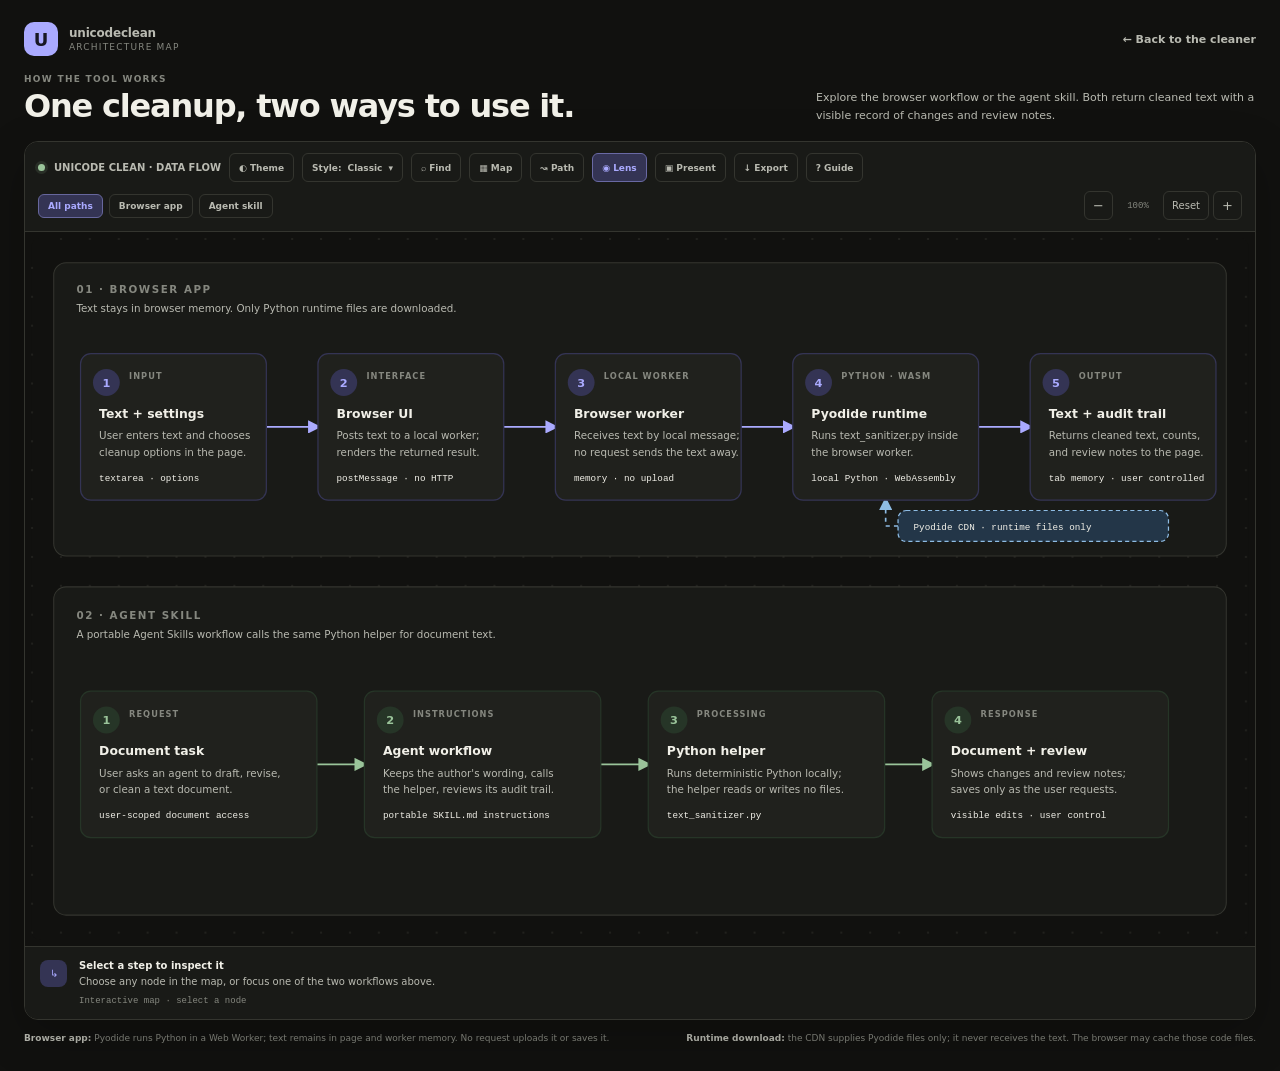
==== commit 800f2a4e: "Fix diagram reset button layout" ====
--- a/architecture-overview.html
+++ b/architecture-overview.html
@@ -71,10 +71,11 @@
       .preset-option, .finder-result, .map-node { display: flex; align-items: center; gap: 9px; width: 100%; padding: 9px; border: 0; border-radius: 6px; background: transparent; color: var(--soft); cursor: pointer; text-align: left; font: inherit; font-size: 10px; }
       .preset-option:hover, .finder-result:hover, .map-node:hover { background: var(--panel-raised); color: var(--ink); }
       .preset-swatch { width: 9px; height: 9px; border-radius: 3px; background: var(--violet); box-shadow: 0 0 0 3px var(--violet-dim); }
-      .zoom-group { display: flex; align-items: center; gap: 4px; margin-left: auto; }
-      .zoom-button { display: grid; place-items: center; width: 29px; height: 29px; border: 1px solid var(--line); border-radius: 6px; background: transparent; color: var(--soft); cursor: pointer; font-size: 13px; }
+      .zoom-group { display: flex; flex: 0 0 auto; align-items: center; gap: 4px; margin-left: auto; }
+      .zoom-button { display: grid; flex: 0 0 29px; place-items: center; width: 29px; height: 29px; border: 1px solid var(--line); border-radius: 6px; background: transparent; color: var(--soft); cursor: pointer; font-size: 13px; }
+      .zoom-button#zoom-reset { flex: 0 0 46px; width: 46px; padding: 0 7px; font-size: 10px; white-space: nowrap; }
       .zoom-button:hover { background: var(--panel-raised); color: var(--ink); }
-      .zoom-value { min-width: 42px; color: var(--muted); text-align: center; font: 9px ui-monospace, SFMono-Regular, Consolas, monospace; }
+      .zoom-value { flex: 0 0 42px; min-width: 42px; color: var(--muted); text-align: center; font: 9px ui-monospace, SFMono-Regular, Consolas, monospace; }
       .live-dot { width: 7px; height: 7px; border-radius: 50%; background: var(--green); box-shadow: 0 0 0 3px rgba(154, 196, 154, .12); }
       .filters { display: flex; flex-wrap: wrap; gap: 6px; }
       .filter { padding: 6px 9px; border: 1px solid var(--line); border-radius: 6px; background: transparent; color: var(--soft); cursor: pointer; font-size: 9px; font-weight: 650; }
